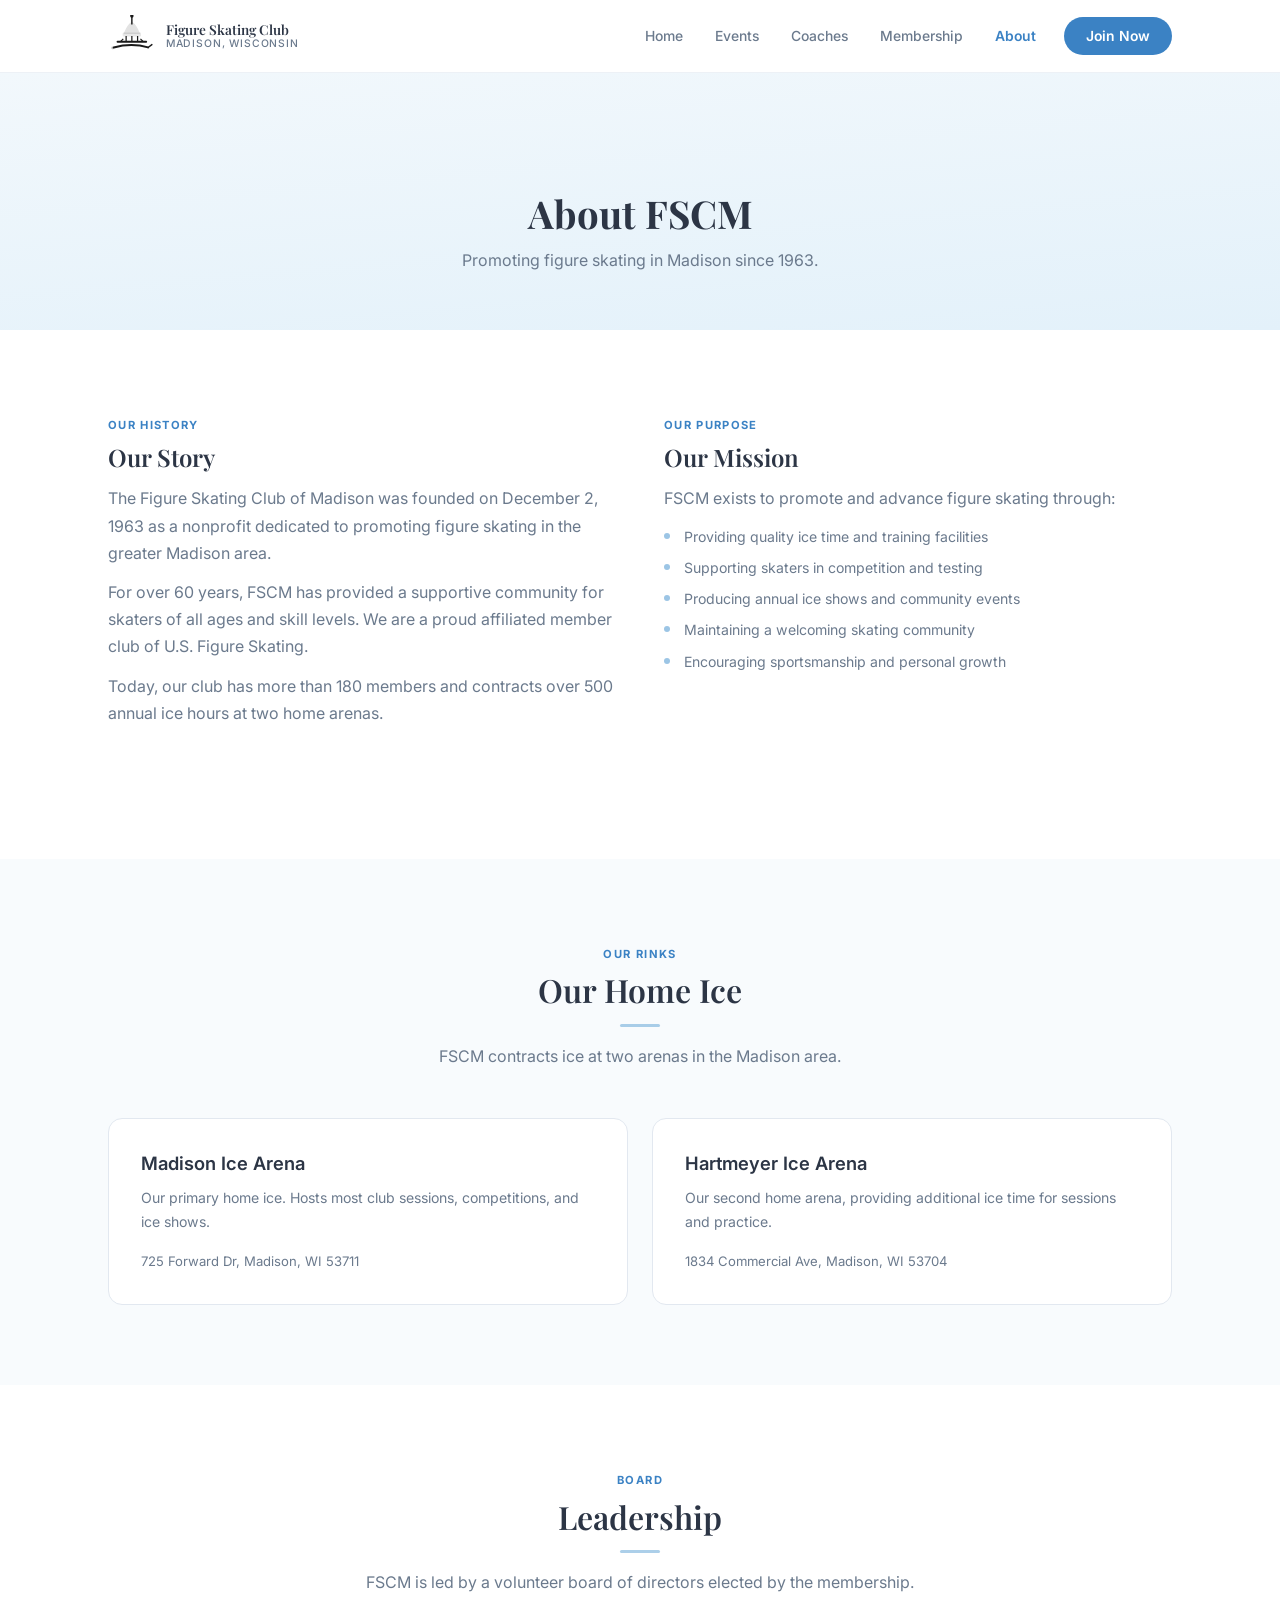
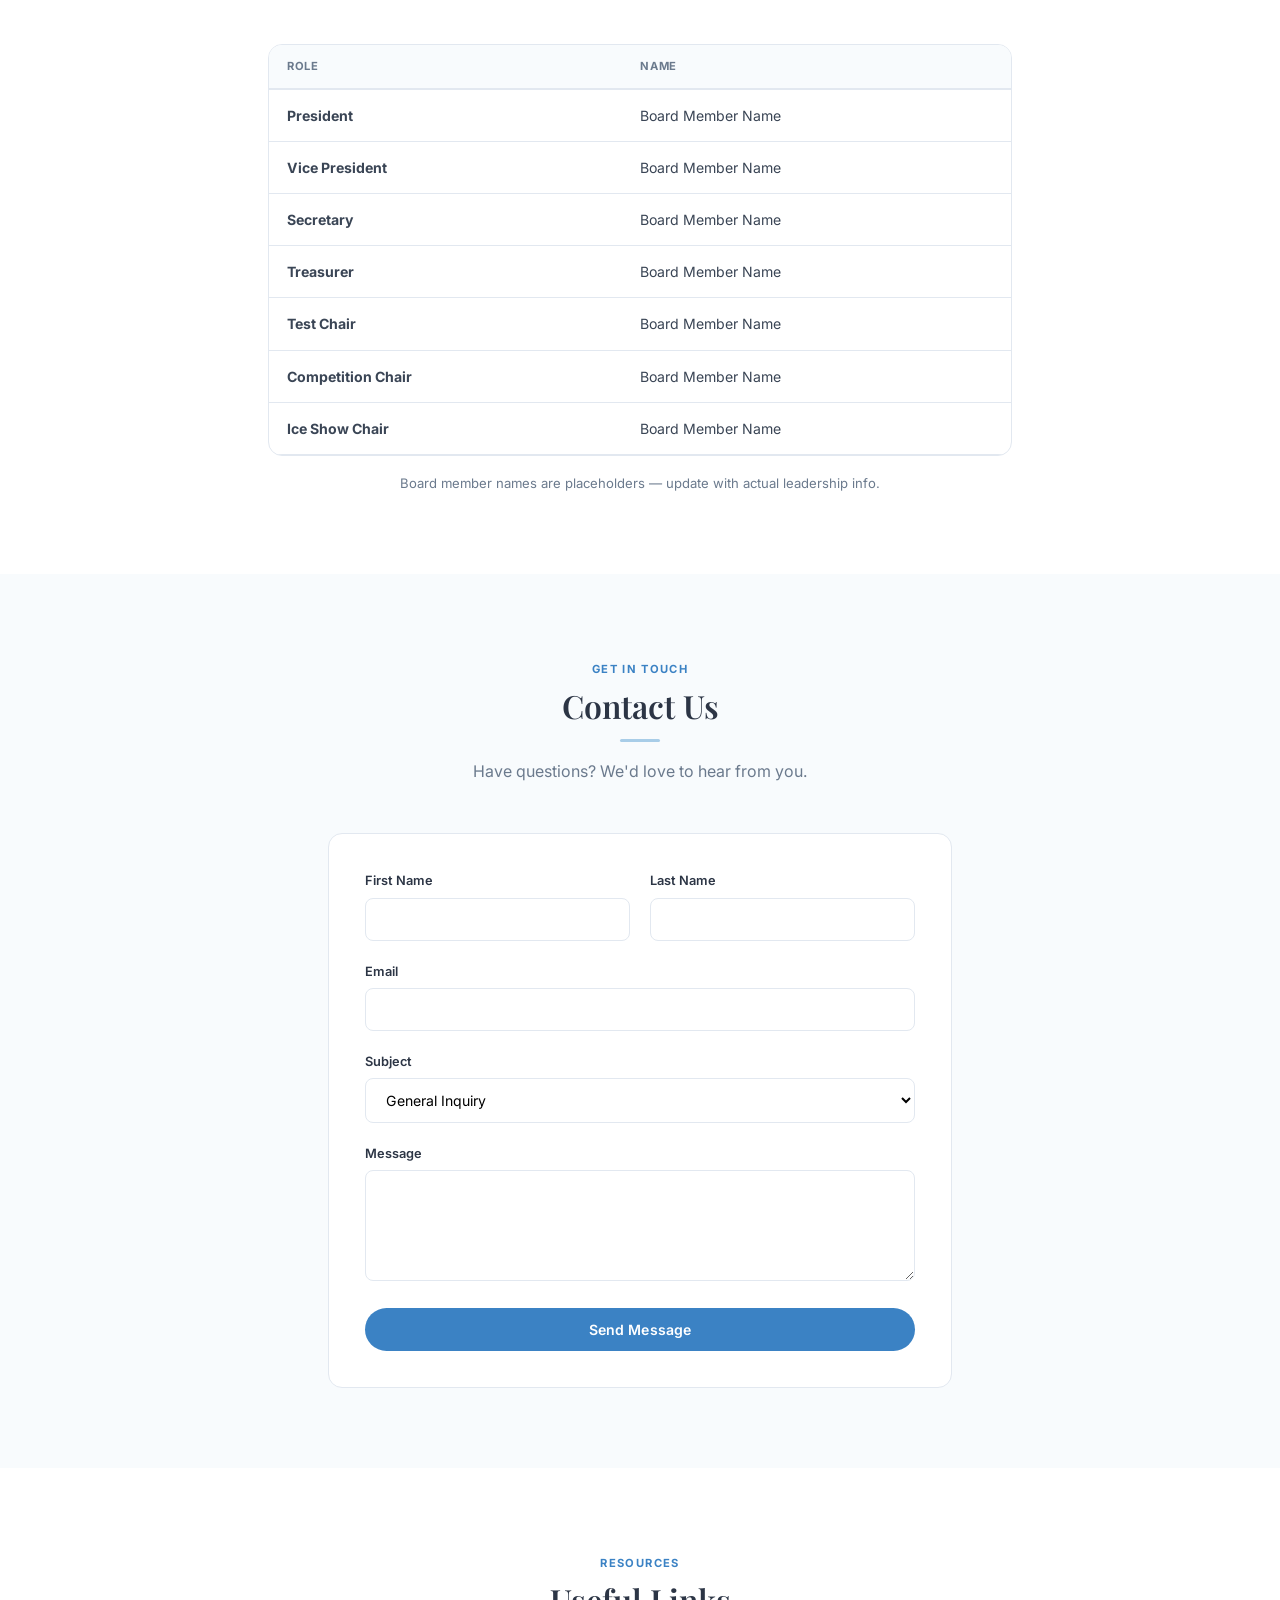
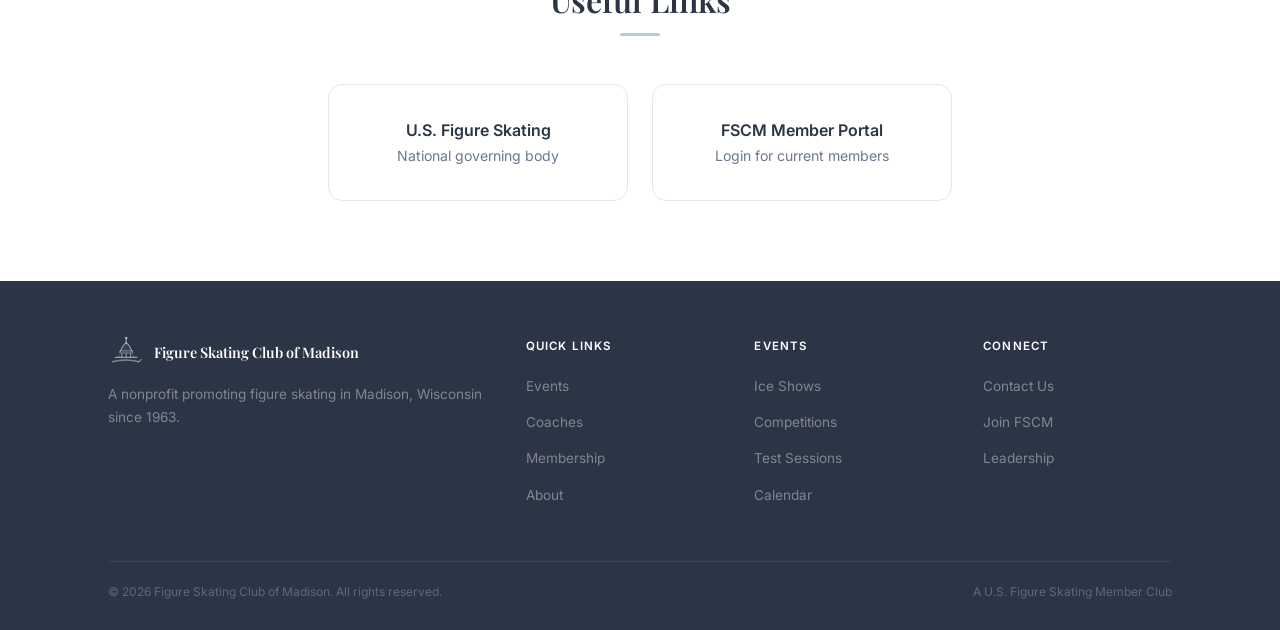
==== about.html @ 322a7bdf "FSCM website redesign" ====
<!DOCTYPE html>
<html lang="en">
<head>
  <meta charset="UTF-8">
  <meta name="viewport" content="width=device-width, initial-scale=1.0">
  <title>About &mdash; Figure Skating Club of Madison</title>
  <link rel="preconnect" href="https://fonts.googleapis.com">
  <link href="https://fonts.googleapis.com/css2?family=Playfair+Display:wght@400;500;600;700&family=Inter:wght@300;400;500;600;700&display=swap" rel="stylesheet">
  <link rel="stylesheet" href="styles.css">
</head>
<body>

<!-- NAV -->
  <nav class="nav" id="nav">
    <div class="container">
      <a href="index.html" class="nav-logo">
        <svg viewBox="0 0 50 44" fill="none" xmlns="http://www.w3.org/2000/svg">
          <!-- Spire -->
          <line x1="25" y1="2" x2="25" y2="10" stroke="#1a1a1a" stroke-width="1.5"/>
          <circle cx="25" cy="1" r="1.8" fill="#1a1a1a"/>
          <!-- Dome -->
          <path d="M17 20 Q21 10, 25 8 Q29 10, 33 20" fill="#1a1a1a" opacity=".12" stroke="#1a1a1a" stroke-width="1.5"/>
          <!-- Dome base -->
          <rect x="16" y="19" width="18" height="3" rx=".5" fill="#1a1a1a" opacity=".1" stroke="#1a1a1a" stroke-width="1.2"/>
          <!-- Columns -->
          <line x1="19" y1="22" x2="19" y2="28" stroke="#1a1a1a" stroke-width="1.3"/>
          <line x1="25" y1="22" x2="25" y2="28" stroke="#1a1a1a" stroke-width="1.3"/>
          <line x1="31" y1="22" x2="31" y2="28" stroke="#1a1a1a" stroke-width="1.3"/>
          <!-- Wings -->
          <line x1="13" y1="28" x2="16" y2="25" stroke="#1a1a1a" stroke-width="1.2"/>
          <line x1="37" y1="28" x2="34" y2="25" stroke="#1a1a1a" stroke-width="1.2"/>
          <!-- Base -->
          <line x1="10" y1="28" x2="40" y2="28" stroke="#1a1a1a" stroke-width="2" stroke-linecap="round"/>
          <!-- Blade -->
          <path d="M6 34 Q25 29, 42 34" stroke="#1a1a1a" stroke-width="2" stroke-linecap="round" fill="none"/>
          <path d="M42 34 L46 31" stroke="#1a1a1a" stroke-width="1.5" stroke-linecap="round"/>
          <circle cx="5" cy="34.5" r="1.5" fill="#1a1a1a" opacity=".3"/>
        </svg>
        <div class="nav-logo-text">
          <span class="club-name">Figure Skating Club</span>
          <span class="city">Madison, Wisconsin</span>
        </div>
      </a>
      <button class="nav-toggle" onclick="document.querySelector('.nav-links').classList.toggle('open')" aria-label="Menu">
        <span></span><span></span><span></span>
      </button>
      <div class="nav-links">
        <a href="index.html">Home</a>
        <a href="events.html">Events</a>
        <a href="coaches.html">Coaches</a>
        <a href="membership.html">Membership</a>
        <a href="about.html" class="active">About</a>
        <a href="membership.html" class="nav-cta">Join Now</a>
      </div>
    </div>
  </nav>

  <section class="page-header">
    <div class="container">
      <h1>About FSCM</h1>
      <p>Promoting figure skating in Madison since 1963.</p>
    </div>
  </section>

  <section class="section">
    <div class="container two-col">
      <div class="info-block">
        <span class="section-label">Our History</span>
        <h2 style="font-size:1.5rem;">Our Story</h2>
        <p>The Figure Skating Club of Madison was founded on December 2, 1963 as a nonprofit dedicated to promoting figure skating in the greater Madison area.</p>
        <p>For over 60 years, FSCM has provided a supportive community for skaters of all ages and skill levels. We are a proud affiliated member club of U.S. Figure Skating.</p>
        <p>Today, our club has more than 180 members and contracts over 500 annual ice hours at two home arenas.</p>
      </div>
      <div class="info-block">
        <span class="section-label">Our Purpose</span>
        <h2 style="font-size:1.5rem;">Our Mission</h2>
        <p>FSCM exists to promote and advance figure skating through:</p>
        <ul>
          <li>Providing quality ice time and training facilities</li>
          <li>Supporting skaters in competition and testing</li>
          <li>Producing annual ice shows and community events</li>
          <li>Maintaining a welcoming skating community</li>
          <li>Encouraging sportsmanship and personal growth</li>
        </ul>
      </div>
    </div>
  </section>

  <section class="section section-alt">
    <div class="container">
      <div class="section-header">
        <span class="section-label">Our Rinks</span>
        <h2>Our Home Ice</h2>
        <div class="divider"></div>
        <p>FSCM contracts ice at two arenas in the Madison area.</p>
      </div>
      <div class="card-grid cols-2">
        <div class="card">
          <h3>Madison Ice Arena</h3>
          <p>Our primary home ice. Hosts most club sessions, competitions, and ice shows.</p>
          <p class="mt-16" style="font-size:.82rem;color:var(--text-light);">725 Forward Dr, Madison, WI 53711</p>
        </div>
        <div class="card">
          <h3>Hartmeyer Ice Arena</h3>
          <p>Our second home arena, providing additional ice time for sessions and practice.</p>
          <p class="mt-16" style="font-size:.82rem;color:var(--text-light);">1834 Commercial Ave, Madison, WI 53704</p>
        </div>
      </div>
    </div>
  </section>

  <section class="section">
    <div class="container" style="max-width:800px;">
      <div class="section-header">
        <span class="section-label">Board</span>
        <h2>Leadership</h2>
        <div class="divider"></div>
        <p>FSCM is led by a volunteer board of directors elected by the membership.</p>
      </div>
      <div class="card" style="padding:0;overflow:hidden;">
        <table class="clean-table" style="margin:0;">
          <thead><tr><th>Role</th><th>Name</th></tr></thead>
          <tbody>
            <tr><td><strong>President</strong></td><td>Board Member Name</td></tr>
            <tr><td><strong>Vice President</strong></td><td>Board Member Name</td></tr>
            <tr><td><strong>Secretary</strong></td><td>Board Member Name</td></tr>
            <tr><td><strong>Treasurer</strong></td><td>Board Member Name</td></tr>
            <tr><td><strong>Test Chair</strong></td><td>Board Member Name</td></tr>
            <tr><td><strong>Competition Chair</strong></td><td>Board Member Name</td></tr>
            <tr><td><strong>Ice Show Chair</strong></td><td>Board Member Name</td></tr>
          </tbody>
        </table>
      </div>
      <p class="text-center mt-16" style="font-size:.82rem;color:var(--text-light);">Board member names are placeholders &mdash; update with actual leadership info.</p>
    </div>
  </section>

  <section class="section section-alt" id="contact">
    <div class="container" style="max-width:680px;">
      <div class="section-header">
        <span class="section-label">Get in Touch</span>
        <h2>Contact Us</h2>
        <div class="divider"></div>
        <p>Have questions? We'd love to hear from you.</p>
      </div>
      <div class="card" style="padding:36px;">
        <form onsubmit="event.preventDefault(); alert('Thank you! Your message has been sent.');">
          <div class="form-row">
            <div class="form-group"><label>First Name</label><input type="text" required></div>
            <div class="form-group"><label>Last Name</label><input type="text" required></div>
          </div>
          <div class="form-group"><label>Email</label><input type="email" required></div>
          <div class="form-group"><label>Subject</label>
            <select><option>General Inquiry</option><option>Membership</option><option>Events &amp; Competitions</option><option>Coaching</option><option>Ice Show</option><option>Other</option></select>
          </div>
          <div class="form-group"><label>Message</label><textarea rows="5" required></textarea></div>
          <button type="submit" class="btn btn-primary" style="width:100%;justify-content:center;">Send Message</button>
        </form>
      </div>
    </div>
  </section>

  <section class="section">
    <div class="container" style="max-width:680px;">
      <div class="section-header">
        <span class="section-label">Resources</span>
        <h2>Useful Links</h2>
        <div class="divider"></div>
      </div>
      <div class="card-grid cols-2">
        <a href="https://www.usfigureskating.org/" class="card text-center"><h4>U.S. Figure Skating</h4><p>National governing body</p></a>
        <a href="https://www.fscmadison.com/" class="card text-center"><h4>FSCM Member Portal</h4><p>Login for current members</p></a>
      </div>
    </div>
  </section>


<!-- FOOTER -->
  <footer class="footer">
    <div class="container">
      <div class="footer-grid">
        <div class="footer-brand">
          <div class="footer-logo-wrap">
            <svg viewBox="0 0 50 44" fill="none" xmlns="http://www.w3.org/2000/svg">
              <line x1="25" y1="2" x2="25" y2="10" stroke="rgba(255,255,255,.6)" stroke-width="1.5"/>
              <circle cx="25" cy="1" r="1.8" fill="rgba(255,255,255,.6)"/>
              <path d="M17 20 Q21 10, 25 8 Q29 10, 33 20" fill="rgba(255,255,255,.06)" stroke="rgba(255,255,255,.5)" stroke-width="1.5"/>
              <rect x="16" y="19" width="18" height="3" rx=".5" fill="rgba(255,255,255,.06)" stroke="rgba(255,255,255,.4)" stroke-width="1.2"/>
              <line x1="19" y1="22" x2="19" y2="28" stroke="rgba(255,255,255,.5)" stroke-width="1.3"/>
              <line x1="25" y1="22" x2="25" y2="28" stroke="rgba(255,255,255,.5)" stroke-width="1.3"/>
              <line x1="31" y1="22" x2="31" y2="28" stroke="rgba(255,255,255,.5)" stroke-width="1.3"/>
              <line x1="13" y1="28" x2="16" y2="25" stroke="rgba(255,255,255,.4)" stroke-width="1.2"/>
              <line x1="37" y1="28" x2="34" y2="25" stroke="rgba(255,255,255,.4)" stroke-width="1.2"/>
              <line x1="10" y1="28" x2="40" y2="28" stroke="rgba(255,255,255,.5)" stroke-width="2" stroke-linecap="round"/>
              <path d="M6 34 Q25 29, 42 34" stroke="rgba(255,255,255,.4)" stroke-width="2" stroke-linecap="round" fill="none"/>
              <path d="M42 34 L46 31" stroke="rgba(255,255,255,.4)" stroke-width="1.5" stroke-linecap="round"/>
            </svg>
            <span>Figure Skating Club of Madison</span>
          </div>
          <p>A nonprofit promoting figure skating in Madison, Wisconsin since 1963.</p>
        </div>
        <div>
          <h4>Quick Links</h4>
          <ul>
            <li><a href="events.html">Events</a></li>
            <li><a href="coaches.html">Coaches</a></li>
            <li><a href="membership.html">Membership</a></li>
            <li><a href="about.html">About</a></li>
          </ul>
        </div>
        <div>
          <h4>Events</h4>
          <ul>
            <li><a href="events.html">Ice Shows</a></li>
            <li><a href="events.html">Competitions</a></li>
            <li><a href="events.html">Test Sessions</a></li>
            <li><a href="events.html">Calendar</a></li>
          </ul>
        </div>
        <div>
          <h4>Connect</h4>
          <ul>
            <li><a href="about.html">Contact Us</a></li>
            <li><a href="membership.html">Join FSCM</a></li>
            <li><a href="about.html">Leadership</a></li>
          </ul>
        </div>
      </div>
      <div class="footer-bottom">
        <span>&copy; 2026 Figure Skating Club of Madison. All rights reserved.</span>
        <span>A U.S. Figure Skating Member Club</span>
      </div>
    </div>
  </footer>

  <script>
    window.addEventListener('scroll', () => {
      document.getElementById('nav').classList.toggle('scrolled', window.scrollY > 20);
    });
    const observer = new IntersectionObserver((entries) => {
      entries.forEach(e => { if (e.isIntersecting) e.target.classList.add('visible'); });
    }, { threshold: 0.1 });
    document.querySelectorAll('.card, .info-block').forEach(el => {
      el.classList.add('reveal');
      observer.observe(el);
    });
  </script>

</body>
</html>
---- styles.css ----
/* ===== RESET & BASE ===== */
*, *::before, *::after { box-sizing: border-box; margin: 0; padding: 0; }

:root {
  --sky:        #e3f1fa;
  --sky-light:  #f2f8fc;
  --sky-pale:   #f8fbfd;
  --blue:       #3b82c4;
  --blue-deep:  #2a5f94;
  --blue-soft:  #5a9fd4;
  --red:        #c0392b;
  --red-soft:   #d4554a;
  --warm:       #fdf8f3;
  --warm-tan:   #f5efe8;
  --text:       #3a4555;
  --text-light: #6b7a8d;
  --text-dark:  #2c3545;
  --white:      #ffffff;
  --border:     #e2e8f0;
  --shadow-sm:  0 1px 4px rgba(0,0,0,.04);
  --shadow-md:  0 4px 20px rgba(0,0,0,.06);
  --shadow-lg:  0 8px 32px rgba(0,0,0,.08);
  --radius:     14px;
  --radius-sm:  8px;
  --transition: .25s ease;
  --max-width:  1120px;
  --font:       'Inter', -apple-system, BlinkMacSystemFont, 'Segoe UI', sans-serif;
  --font-serif: 'Playfair Display', Georgia, serif;
}

html { scroll-behavior: smooth; font-size: 16px; }
body {
  font-family: var(--font);
  color: var(--text);
  background: var(--white);
  line-height: 1.65;
  -webkit-font-smoothing: antialiased;
}
img { max-width: 100%; display: block; }
a   { text-decoration: none; color: inherit; }
ul  { list-style: none; }
.container { max-width: var(--max-width); margin: 0 auto; padding: 0 28px; }

/* ===== TYPOGRAPHY ===== */
h1 { font-family: var(--font-serif); font-size: 2.8rem; font-weight: 700; line-height: 1.12; color: var(--text-dark); }
h2 { font-family: var(--font-serif); font-size: 2rem; font-weight: 600; line-height: 1.2; color: var(--text-dark); }
h3 { font-size: 1.15rem; font-weight: 600; line-height: 1.35; color: var(--text-dark); }
h4 { font-size: 1rem; font-weight: 600; color: var(--text-dark); }
p  { color: var(--text-light); line-height: 1.7; }

/* ===== BUTTONS ===== */
.btn {
  display: inline-flex; align-items: center; gap: 8px;
  padding: 13px 28px;
  font-size: .88rem; font-weight: 600; font-family: var(--font);
  border-radius: 50px;
  transition: all var(--transition);
  cursor: pointer; border: none;
  letter-spacing: .01em;
}
.btn-primary { background: var(--blue); color: var(--white); }
.btn-primary:hover { background: var(--blue-deep); transform: translateY(-1px); box-shadow: var(--shadow-md); }
.btn-outline { background: transparent; color: var(--blue); border: 2px solid var(--blue); }
.btn-outline:hover { background: var(--blue); color: var(--white); }
.btn-white { background: var(--white); color: var(--text-dark); box-shadow: var(--shadow-sm); }
.btn-white:hover { box-shadow: var(--shadow-md); transform: translateY(-1px); }
.btn-ghost { background: rgba(255,255,255,.2); color: var(--white); border: 1.5px solid rgba(255,255,255,.35); }
.btn-ghost:hover { background: rgba(255,255,255,.3); }
.btn-sm { padding: 9px 20px; font-size: .82rem; }
.btn-lg { padding: 15px 34px; font-size: .92rem; }

/* ===== NAV ===== */
.nav {
  position: fixed; top: 0; left: 0; right: 0; z-index: 1000;
  background: rgba(255,255,255,.9);
  backdrop-filter: blur(16px);
  -webkit-backdrop-filter: blur(16px);
  border-bottom: 1px solid rgba(226,232,240,.6);
  transition: box-shadow var(--transition);
}
.nav.scrolled { box-shadow: 0 2px 12px rgba(0,0,0,.04); }
.nav .container {
  display: flex; align-items: center; justify-content: space-between;
  height: 72px;
}
.nav-logo {
  display: flex; align-items: center; gap: 10px;
  color: var(--text-dark);
}
.nav-logo svg { height: 42px; width: auto; }
.nav-logo-text {
  display: flex; flex-direction: column; line-height: 1.15;
}
.nav-logo-text .club-name {
  font-family: var(--font-serif);
  font-size: .85rem; font-weight: 600; color: var(--text-dark);
}
.nav-logo-text .city {
  font-size: .65rem; font-weight: 500; color: var(--text-light);
  text-transform: uppercase; letter-spacing: .08em;
}
.nav-links { display: flex; gap: 4px; align-items: center; }
.nav-links a {
  padding: 7px 14px;
  font-size: .87rem; font-weight: 500;
  color: var(--text-light);
  border-radius: 8px;
  transition: all var(--transition);
}
.nav-links a:hover { color: var(--text-dark); background: var(--sky-light); }
.nav-links a.active { color: var(--blue); font-weight: 600; }
.nav-cta {
  margin-left: 10px;
  padding: 8px 22px !important;
  background: var(--blue) !important; color: var(--white) !important;
  border-radius: 50px !important; font-weight: 600 !important;
}
.nav-cta:hover { background: var(--blue-deep) !important; }

/* Mobile nav */
.nav-toggle { display: none; background: none; border: none; cursor: pointer; padding: 8px; }
.nav-toggle span { display: block; width: 22px; height: 2px; background: var(--text-dark); margin: 5px 0; border-radius: 2px; transition: var(--transition); }
@media (max-width: 860px) {
  .nav-toggle { display: block; }
  .nav-links {
    display: none; flex-direction: column; gap: 0;
    position: absolute; top: 72px; left: 0; right: 0;
    background: var(--white); border-bottom: 1px solid var(--border);
    padding: 12px 20px; box-shadow: var(--shadow-md);
  }
  .nav-links.open { display: flex; }
  .nav-links a { padding: 12px 14px; width: 100%; }
  .nav-cta { margin-left: 0 !important; text-align: center; margin-top: 8px; }
}

/* ===== HERO ===== */
.hero {
  background: linear-gradient(175deg, var(--sky-light) 0%, var(--sky) 40%, var(--white) 100%);
  padding: 140px 0 80px;
  margin-top: 72px;
  position: relative;
  overflow: hidden;
}
.hero::after {
  content: '';
  position: absolute; bottom: -2px; left: 0; right: 0; height: 60px;
  background: linear-gradient(to top, var(--white), transparent);
}
.hero .container { position: relative; z-index: 1; text-align: center; }
.hero-content { max-width: 680px; margin: 0 auto; }
.hero-badge {
  display: inline-flex; align-items: center; gap: 6px;
  padding: 6px 16px;
  background: var(--white);
  border: 1px solid var(--border);
  border-radius: 50px;
  font-size: .72rem; font-weight: 600;
  text-transform: uppercase; letter-spacing: .08em;
  color: var(--blue);
  margin-bottom: 24px;
  box-shadow: var(--shadow-sm);
}
.hero h1 { margin-bottom: 18px; color: var(--text-dark); }
.hero h1 em { font-style: normal; color: var(--blue); }
.hero p { font-size: 1.08rem; color: var(--text-light); margin-bottom: 32px; max-width: 520px; margin-left: auto; margin-right: auto; }
.hero-actions { display: flex; gap: 14px; justify-content: center; flex-wrap: wrap; }

.hero-logo { margin: 0 auto 28px; }
.hero-logo svg, .hero-logo img { height: 180px; width: auto; margin: 0 auto; display: block; }

@media (max-width: 768px) {
  .hero { padding: 120px 0 60px; }
  .hero h1 { font-size: 2.1rem; }
}

/* ===== STATS ===== */
.stats { padding: 0; position: relative; z-index: 2; margin-top: -20px; margin-bottom: 40px; }
.stats-inner {
  max-width: 860px; margin: 0 auto;
  display: grid; grid-template-columns: repeat(4, 1fr);
  background: var(--white);
  border-radius: var(--radius);
  border: 1px solid var(--border);
  box-shadow: var(--shadow-md);
}
.stat { text-align: center; padding: 28px 16px; position: relative; }
.stat:not(:last-child)::after {
  content: ''; position: absolute; right: 0; top: 25%; height: 50%;
  width: 1px; background: var(--border);
}
.stat-number { font-family: var(--font-serif); font-size: 2.2rem; font-weight: 700; color: var(--blue); line-height: 1; }
.stat-label { font-size: .72rem; font-weight: 600; color: var(--text-light); margin-top: 6px; text-transform: uppercase; letter-spacing: .06em; }
@media (max-width: 600px) {
  .stats-inner { grid-template-columns: repeat(2, 1fr); }
  .stat:nth-child(2)::after { display: none; }
}

/* ===== SECTION HELPERS ===== */
.section { padding: 80px 0; }
.section-alt { background: var(--sky-pale); }
.section-warm { background: var(--warm); }
.section-header { text-align: center; max-width: 560px; margin: 0 auto 48px; }
.section-header h2 { margin-bottom: 14px; }
.section-label {
  display: inline-block;
  font-size: .7rem; font-weight: 700;
  text-transform: uppercase; letter-spacing: .12em;
  color: var(--blue);
  margin-bottom: 8px;
}
.divider {
  width: 40px; height: 3px;
  background: var(--blue-soft);
  border-radius: 3px;
  margin: 0 auto 16px;
  opacity: .5;
}

/* ===== CARDS ===== */
.card-grid { display: grid; gap: 24px; }
.card-grid.cols-2 { grid-template-columns: repeat(2, 1fr); }
.card-grid.cols-3 { grid-template-columns: repeat(3, 1fr); }
.card-grid.cols-4 { grid-template-columns: repeat(4, 1fr); }
@media (max-width: 900px) { .card-grid.cols-3, .card-grid.cols-4 { grid-template-columns: repeat(2, 1fr); } }
@media (max-width: 600px) { .card-grid.cols-2, .card-grid.cols-3, .card-grid.cols-4 { grid-template-columns: 1fr; } }

.card {
  background: var(--white);
  border: 1px solid var(--border);
  border-radius: var(--radius);
  padding: 32px;
  transition: all var(--transition);
}
.card:hover { box-shadow: var(--shadow-md); transform: translateY(-3px); border-color: transparent; }
.card-icon {
  width: 48px; height: 48px;
  display: flex; align-items: center; justify-content: center;
  background: var(--sky-light);
  border-radius: 12px;
  margin-bottom: 20px;
  color: var(--blue);
}
.card:hover .card-icon { background: var(--blue); color: var(--white); }
.card h3 { margin-bottom: 10px; }
.card p  { font-size: .88rem; }

/* ===== EVENT CARDS ===== */
.event-card {
  background: var(--white);
  border: 1px solid var(--border);
  border-radius: var(--radius);
  overflow: hidden;
  transition: all var(--transition);
}
.event-card:hover { box-shadow: var(--shadow-md); transform: translateY(-3px); border-color: transparent; }
.event-date-bar {
  background: linear-gradient(135deg, var(--blue) 0%, var(--blue-soft) 100%);
  color: var(--white);
  padding: 14px 24px;
  display: flex; justify-content: space-between; align-items: center;
}
.event-date-bar .date { font-weight: 700; font-size: .9rem; }
.event-tag {
  font-size: .62rem; font-weight: 700;
  text-transform: uppercase; letter-spacing: .08em;
  padding: 4px 10px;
  background: rgba(255,255,255,.2);
  border-radius: 50px;
}
.event-body { padding: 24px; }
.event-body h3 { margin-bottom: 8px; }
.event-body p  { font-size: .88rem; margin-bottom: 18px; }
.event-body .btn { width: 100%; justify-content: center; }

/* ===== COACH CARDS ===== */
.coach-card {
  background: var(--white);
  border: 1px solid var(--border);
  border-radius: var(--radius);
  padding: 28px 20px;
  text-align: center;
  transition: all var(--transition);
}
.coach-card:hover { box-shadow: var(--shadow-md); transform: translateY(-3px); border-color: transparent; }
.coach-avatar {
  width: 80px; height: 80px;
  border-radius: 50%;
  background: linear-gradient(135deg, var(--sky) 0%, var(--sky-light) 100%);
  margin: 0 auto 14px;
  display: flex; align-items: center; justify-content: center;
  color: var(--blue);
  font-size: 1.4rem; font-weight: 700;
  font-family: var(--font-serif);
  border: 3px solid var(--white);
  box-shadow: var(--shadow-sm);
}
.coach-card:hover .coach-avatar { border-color: var(--blue-soft); }
.coach-card h3 { margin-bottom: 4px; font-size: 1rem; }
.coach-card .specialty { font-size: .78rem; color: var(--text-light); }

/* ===== PRICING TABLE ===== */
.pricing-card {
  background: var(--white);
  border: 1px solid var(--border);
  border-radius: var(--radius);
  padding: 36px;
  transition: all var(--transition);
  position: relative;
}
.pricing-card:hover { box-shadow: var(--shadow-md); transform: translateY(-3px); }
.pricing-card.featured {
  border-color: var(--blue);
  box-shadow: 0 0 0 1px var(--blue);
}
.pricing-card.featured::before {
  content: 'Most Popular';
  position: absolute; top: -12px; left: 50%; transform: translateX(-50%);
  background: var(--blue); color: var(--white);
  padding: 5px 18px; border-radius: 50px;
  font-size: .68rem; font-weight: 700;
  text-transform: uppercase; letter-spacing: .06em;
}
.pricing-card h3 { margin-bottom: 6px; font-family: var(--font-serif); font-size: 1.3rem; }
.pricing-card .price { font-size: 2.2rem; font-weight: 700; color: var(--blue); font-family: var(--font-serif); margin: 16px 0; }
.pricing-card .price span { font-size: .82rem; font-weight: 400; color: var(--text-light); font-family: var(--font); }
.pricing-card ul { margin: 20px 0 28px; }
.pricing-card li {
  padding: 8px 0; font-size: .86rem; color: var(--text-light);
  display: flex; align-items: center; gap: 10px;
  border-bottom: 1px solid var(--sky-pale);
}
.pricing-card li:last-child { border-bottom: none; }
.pricing-card li::before {
  content: '✓'; color: var(--blue); font-weight: 700; font-size: .8rem;
  flex-shrink: 0; width: 20px; height: 20px;
  display: flex; align-items: center; justify-content: center;
  background: var(--sky-light); border-radius: 50%;
}

/* ===== CTA BANNER ===== */
.cta-banner {
  background: linear-gradient(135deg, var(--blue) 0%, var(--blue-soft) 100%);
  color: var(--white);
  padding: 64px 0;
  text-align: center;
}
.cta-banner h2 { color: var(--white); margin-bottom: 12px; }
.cta-banner p  { color: rgba(255,255,255,.75); max-width: 460px; margin: 0 auto 28px; }
.cta-banner .section-label { color: rgba(255,255,255,.6); }

/* ===== FOOTER ===== */
.footer {
  background: var(--text-dark);
  color: rgba(255,255,255,.6);
  padding: 56px 0 28px;
}
.footer-grid {
  display: grid; grid-template-columns: 2fr 1fr 1fr 1fr;
  gap: 40px; margin-bottom: 44px;
}
.footer-brand .footer-logo-wrap {
  display: flex; align-items: center; gap: 10px; margin-bottom: 14px;
}
.footer-brand .footer-logo-wrap svg { height: 32px; width: auto; }
.footer-brand .footer-logo-wrap span { font-family: var(--font-serif); font-size: .9rem; font-weight: 600; color: var(--white); }
.footer-brand p { font-size: .85rem; line-height: 1.7; color: rgba(255,255,255,.4); }
.footer h4 { color: var(--white); margin-bottom: 16px; font-size: .72rem; text-transform: uppercase; letter-spacing: .1em; }
.footer ul li { margin-bottom: 10px; }
.footer ul a { font-size: .85rem; color: rgba(255,255,255,.4); transition: color var(--transition); }
.footer ul a:hover { color: var(--white); }
.footer-bottom {
  border-top: 1px solid rgba(255,255,255,.08);
  padding-top: 20px;
  display: flex; justify-content: space-between; align-items: center;
  font-size: .75rem; color: rgba(255,255,255,.25);
}
@media (max-width: 768px) {
  .footer-grid { grid-template-columns: 1fr 1fr; }
  .footer-bottom { flex-direction: column; gap: 8px; }
  h1 { font-size: 2rem; }
}

/* ===== INNER PAGE HEADER ===== */
.page-header {
  background: linear-gradient(175deg, var(--sky-light) 0%, var(--sky) 100%);
  padding: 120px 0 56px;
  text-align: center;
  margin-top: 72px;
}
.page-header h1 { font-size: 2.4rem; margin-bottom: 12px; }
.page-header p  { color: var(--text-light); max-width: 480px; margin: 0 auto; }

/* ===== INFO SECTIONS ===== */
.info-block { margin-bottom: 40px; }
.info-block h2 { margin-bottom: 14px; }
.info-block p  { margin-bottom: 12px; }
.info-block ul { margin: 12px 0; }
.info-block li {
  margin-bottom: 8px; font-size: .88rem; color: var(--text-light);
  padding-left: 20px; position: relative;
}
.info-block li::before {
  content: ''; position: absolute; left: 0; top: 8px;
  width: 6px; height: 6px; border-radius: 50%;
  background: var(--blue-soft); opacity: .6;
}

/* ===== CONTACT FORM ===== */
.form-group { margin-bottom: 20px; }
.form-group label { display: block; margin-bottom: 6px; font-size: .8rem; font-weight: 600; color: var(--text-dark); }
.form-group input, .form-group textarea, .form-group select {
  width: 100%; padding: 12px 16px;
  border: 1.5px solid var(--border); border-radius: var(--radius-sm);
  font-family: var(--font); font-size: .88rem;
  transition: border-color var(--transition); background: var(--white);
}
.form-group input:focus, .form-group textarea:focus, .form-group select:focus {
  outline: none; border-color: var(--blue); box-shadow: 0 0 0 3px rgba(59,130,196,.1);
}
.form-row { display: grid; grid-template-columns: 1fr 1fr; gap: 20px; }
@media (max-width: 600px) { .form-row { grid-template-columns: 1fr; } }

/* ===== TABLE ===== */
.clean-table { width: 100%; border-collapse: collapse; margin: 20px 0; }
.clean-table th {
  text-align: left; padding: 12px 18px;
  background: var(--sky-pale);
  font-size: .7rem; text-transform: uppercase; letter-spacing: .06em;
  color: var(--text-light); border-bottom: 2px solid var(--border); font-weight: 700;
}
.clean-table td { padding: 14px 18px; border-bottom: 1px solid var(--border); font-size: .88rem; }
.clean-table tr:hover { background: var(--sky-pale); }

/* ===== UTILITY ===== */
.text-center { text-align: center; }
.mt-16 { margin-top: 16px; }
.mt-24 { margin-top: 24px; }
.mt-48 { margin-top: 48px; }
.mb-24 { margin-bottom: 24px; }
.two-col { display: grid; grid-template-columns: 1fr 1fr; gap: 48px; align-items: start; }
@media (max-width: 768px) { .two-col { grid-template-columns: 1fr; } }

/* ===== SCROLL REVEAL ===== */
.reveal { opacity: 0; transform: translateY(16px); transition: all .5s ease; }
.reveal.visible { opacity: 1; transform: translateY(0); }
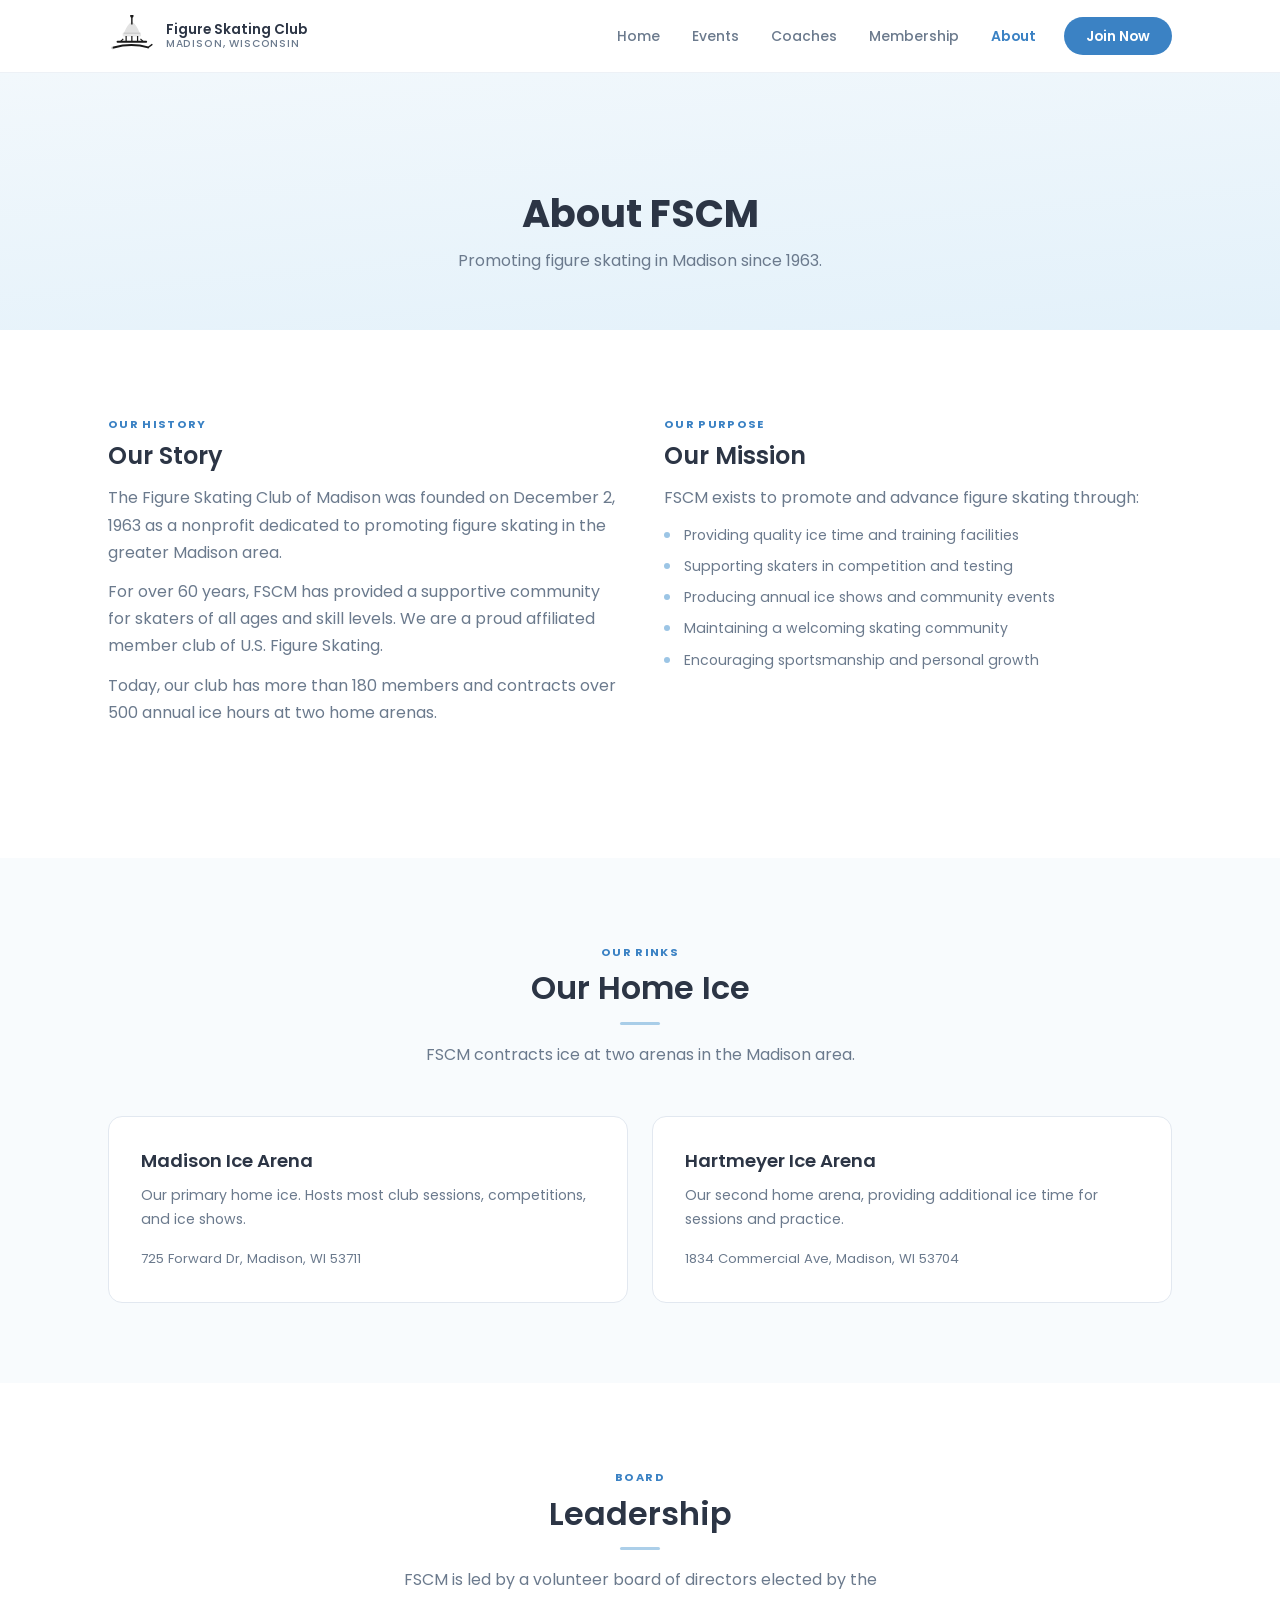
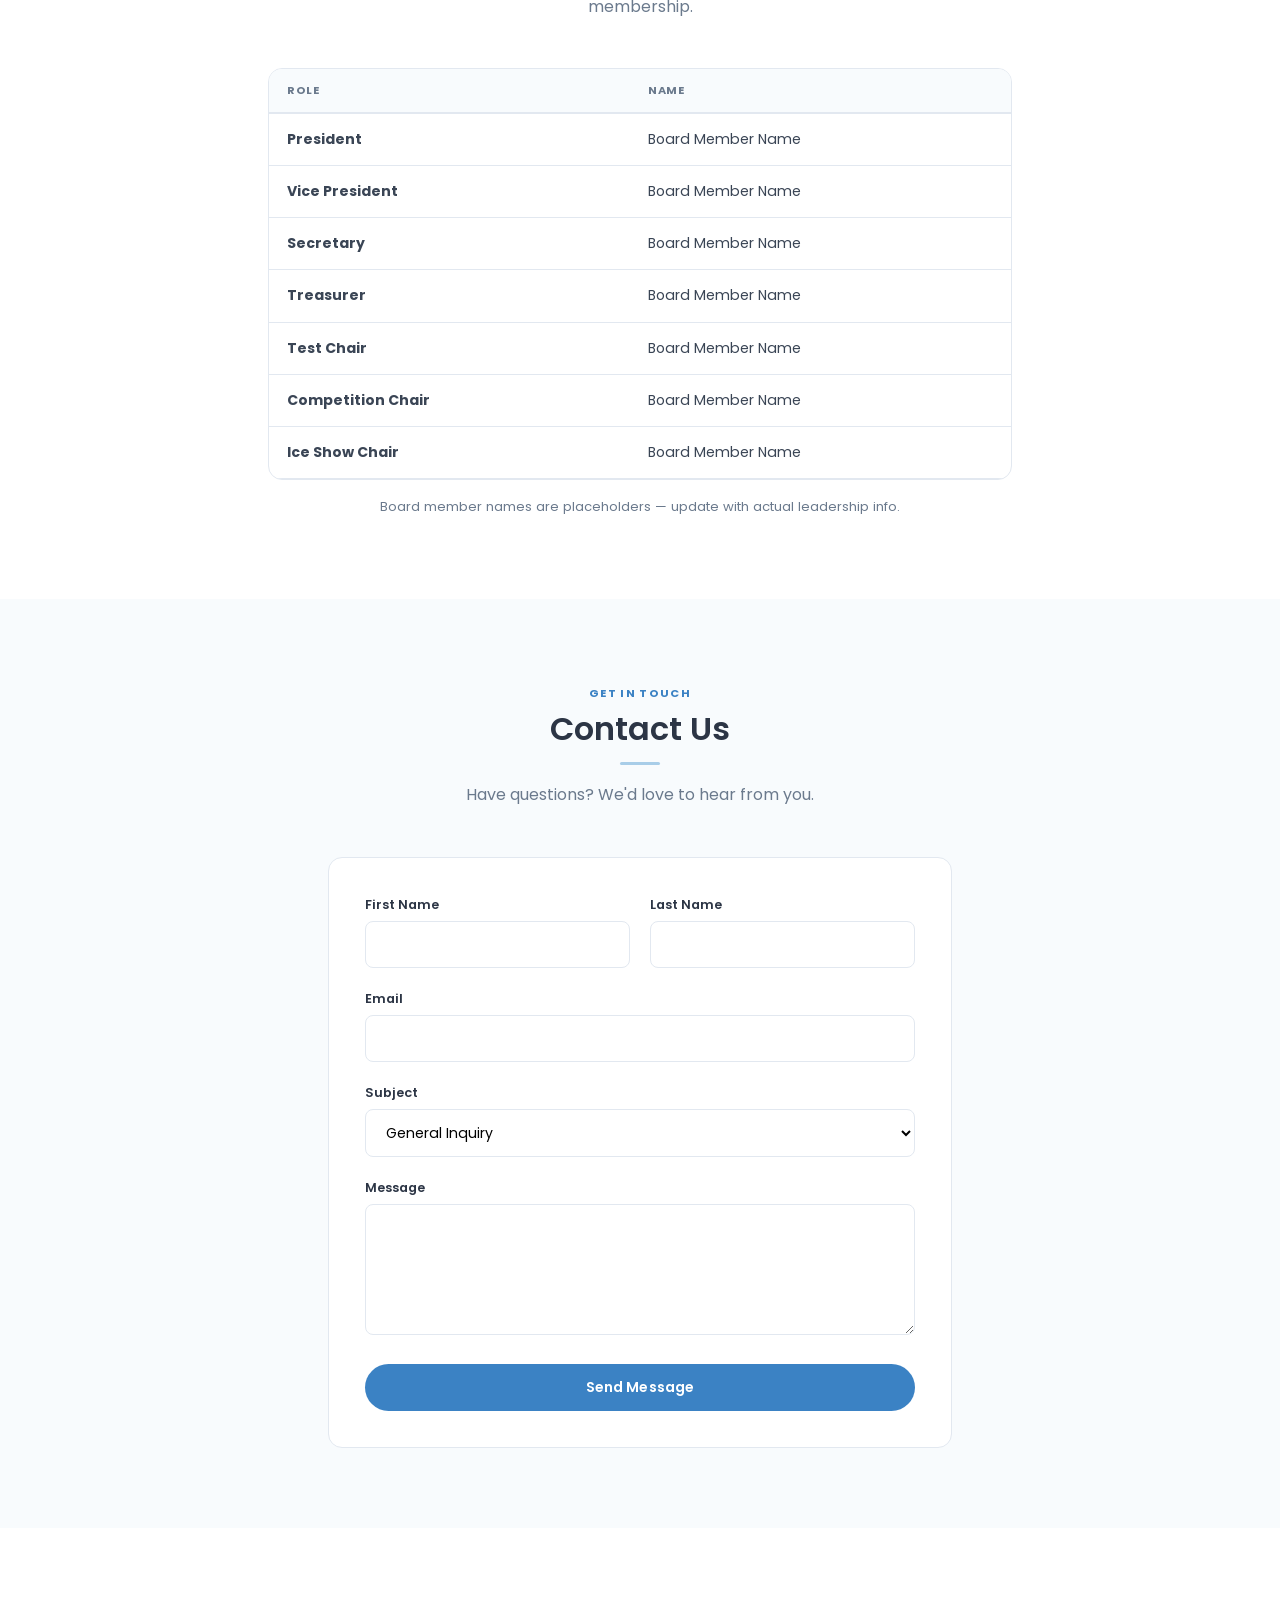
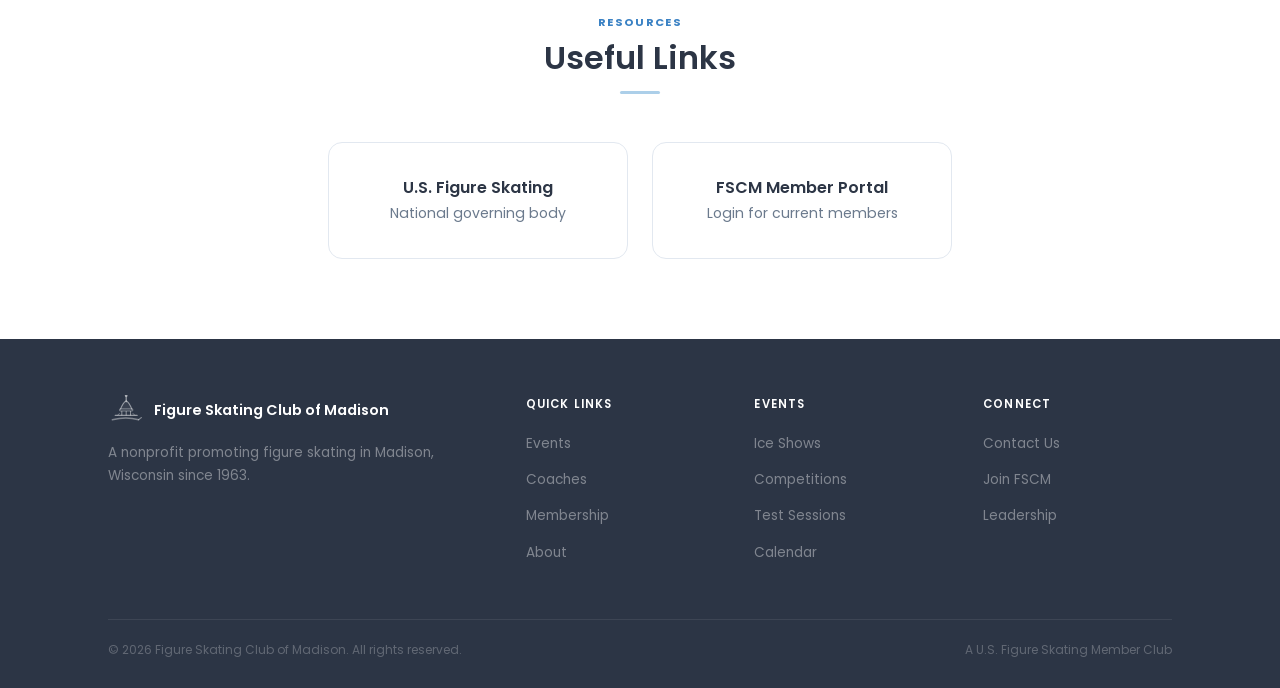
==== commit 38bf386e: "Switch to Poppins font - cleaner, more modern geometric style" ====
--- a/about.html
+++ b/about.html
@@ -5,7 +5,7 @@
   <meta name="viewport" content="width=device-width, initial-scale=1.0">
   <title>About &mdash; Figure Skating Club of Madison</title>
   <link rel="preconnect" href="https://fonts.googleapis.com">
-  <link href="https://fonts.googleapis.com/css2?family=Playfair+Display:wght@400;500;600;700&family=Inter:wght@300;400;500;600;700&display=swap" rel="stylesheet">
+  <link href="https://fonts.googleapis.com/css2?family=Poppins:wght@300;400;500;600;700&display=swap" rel="stylesheet">
   <link rel="stylesheet" href="styles.css">
 </head>
 <body>
--- a/styles.css
+++ b/styles.css
@@ -24,8 +24,8 @@
   --radius-sm:  8px;
   --transition: .25s ease;
   --max-width:  1120px;
-  --font:       'Inter', -apple-system, BlinkMacSystemFont, 'Segoe UI', sans-serif;
-  --font-serif: 'Playfair Display', Georgia, serif;
+  --font:       'Poppins', -apple-system, BlinkMacSystemFont, 'Segoe UI', sans-serif;
+  --font-serif: 'Poppins', -apple-system, BlinkMacSystemFont, 'Segoe UI', sans-serif;
 }
 
 html { scroll-behavior: smooth; font-size: 16px; }
